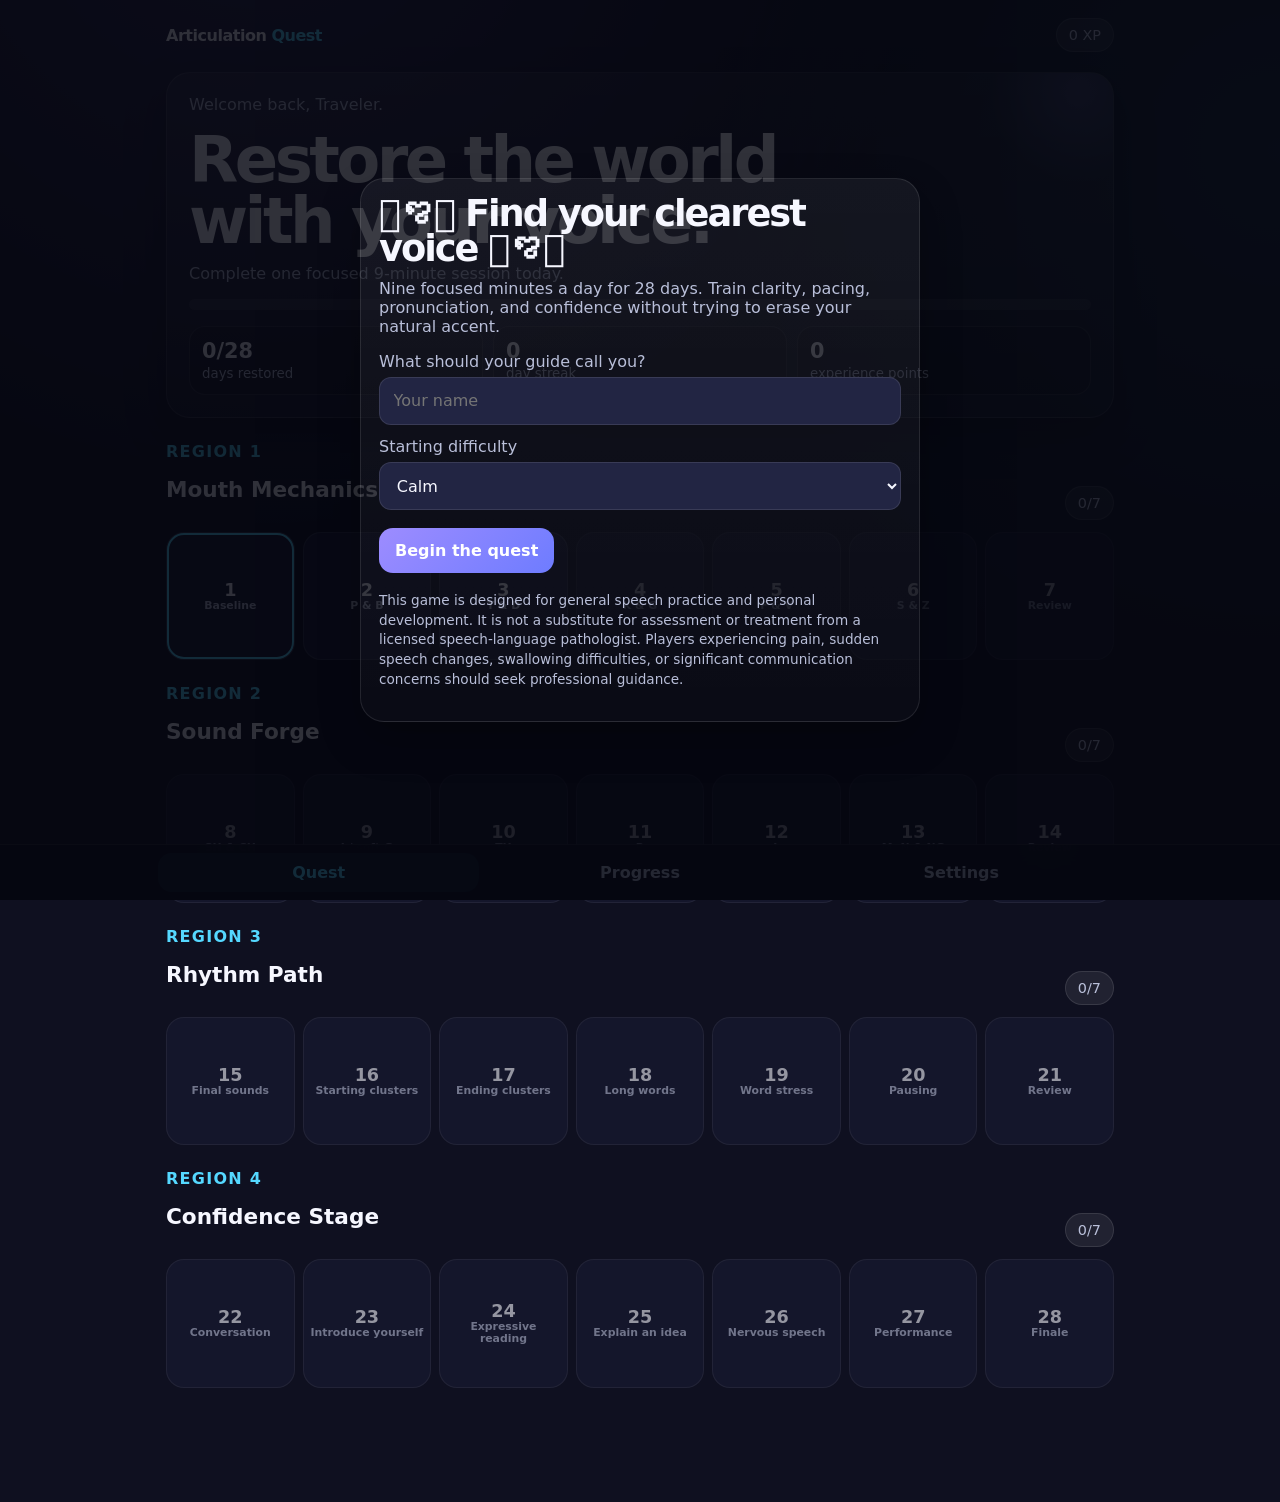
==== public/index.html @ ab03b111 "Move the game to public/index.html and add the deploy files. The published filename came from a brow" ====
<!DOCTYPE html>
<html lang="en">
<head>
  <meta charset="UTF-8" />
  <meta name="viewport" content="width=device-width, initial-scale=1, viewport-fit=cover" />
  <meta name="theme-color" content="#15162b" />
  <title>Articulation Quest: 9 Minutes a Day</title>
  <style>
    :root{
      --bg:#0f1020; --panel:#191b33; --panel2:#222543; --text:#f6f7ff;
      --muted:#b9bfd9; --accent:#9d8cff; --accent2:#55d8ff; --good:#70e1aa;
      --warn:#ffd06b; --danger:#ff8ba7; --border:rgba(255,255,255,.1);
      --shadow:0 18px 40px rgba(0,0,0,.28); --font:16px;
    }
    *{box-sizing:border-box}
    body{margin:0;background:
      radial-gradient(circle at 20% -10%,rgba(157,140,255,.22),transparent 35%),
      radial-gradient(circle at 100% 10%,rgba(85,216,255,.12),transparent 30%),var(--bg);
      color:var(--text);font-family:Inter,ui-sans-serif,system-ui,-apple-system,Segoe UI,sans-serif;
      font-size:var(--font);min-height:100vh}
    button,input,select{font:inherit}
    button{border:0;border-radius:14px;padding:.8rem 1rem;font-weight:700;cursor:pointer}
    button:focus-visible,input:focus-visible,select:focus-visible{outline:3px solid var(--accent2);outline-offset:2px}
    .app{max-width:980px;margin:0 auto;padding:env(safe-area-inset-top) 16px calc(90px + env(safe-area-inset-bottom))}
    header{display:flex;align-items:center;justify-content:space-between;padding:18px 0 10px;gap:12px}
    .brand{font-weight:900;letter-spacing:-.03em}.brand span{color:var(--accent2)}
    .pill{background:rgba(255,255,255,.08);border:1px solid var(--border);border-radius:999px;padding:.5rem .75rem;color:var(--muted);font-size:.9rem}
    .hero,.card{background:linear-gradient(180deg,rgba(255,255,255,.055),rgba(255,255,255,.025));border:1px solid var(--border);border-radius:24px;box-shadow:var(--shadow)}
    .hero{padding:22px;margin:10px 0 18px;overflow:hidden;position:relative}
    .hero:after{content:"";position:absolute;width:190px;height:190px;border-radius:50%;right:-60px;top:-75px;background:radial-gradient(circle,var(--accent),transparent 67%);opacity:.2}
    h1,h2,h3,p{margin-top:0} h1{font-size:clamp(2rem,7vw,4rem);line-height:.95;letter-spacing:-.055em;margin-bottom:12px}
    h2{font-size:1.35rem} h3{font-size:1rem;color:var(--accent2);text-transform:uppercase;letter-spacing:.08em}
    .muted{color:var(--muted)} .row{display:flex;gap:10px;flex-wrap:wrap;align-items:center}
    .primary{background:linear-gradient(135deg,var(--accent),#6e7cff);color:white}
    .secondary{background:rgba(255,255,255,.08);color:var(--text);border:1px solid var(--border)}
    .danger{background:rgba(255,139,167,.15);color:#ffd8e2;border:1px solid rgba(255,139,167,.3)}
    .progress{height:11px;background:rgba(255,255,255,.08);border-radius:99px;overflow:hidden}
    .progress > div{height:100%;background:linear-gradient(90deg,var(--accent),var(--accent2));width:0}
    .stats{display:grid;grid-template-columns:repeat(3,1fr);gap:10px;margin-top:16px}
    .stat{background:rgba(0,0,0,.14);border:1px solid var(--border);border-radius:16px;padding:12px}
    .stat b{display:block;font-size:1.3rem}.stat small{color:var(--muted)}
    .region{margin:24px 0}.region-title{display:flex;justify-content:space-between;align-items:end;margin-bottom:12px}
    .day-grid{display:grid;grid-template-columns:repeat(7,1fr);gap:8px}
    .day{aspect-ratio:1;border-radius:18px;background:var(--panel);color:var(--text);border:1px solid var(--border);padding:5px;display:flex;flex-direction:column;justify-content:center;align-items:center;position:relative}
    .day small{color:var(--muted);font-size:.68rem;text-align:center;line-height:1.1}.day.locked{opacity:.58}.day.done{background:linear-gradient(145deg,rgba(112,225,170,.25),rgba(85,216,255,.13));border-color:rgba(112,225,170,.45)}
    .day.current{box-shadow:0 0 0 2px var(--accent2) inset}.day b{font-size:1.1rem}
    .card{padding:18px;margin:14px 0}.section-list{display:grid;gap:10px}
    .section-item{background:rgba(0,0,0,.15);border:1px solid var(--border);border-radius:17px;padding:14px;display:flex;justify-content:space-between;gap:10px;align-items:center}
    .section-item strong{display:block}.section-item small{color:var(--muted)}
    .timer{font-size:clamp(3rem,18vw,6rem);font-weight:900;text-align:center;letter-spacing:-.06em;margin:24px 0}
    .exercise-box{background:rgba(0,0,0,.18);border:1px solid var(--border);border-radius:20px;padding:18px;margin:14px 0}
    .words{display:flex;flex-wrap:wrap;gap:8px}.word{padding:.55rem .7rem;border-radius:12px;background:rgba(157,140,255,.13);border:1px solid rgba(157,140,255,.22)}
    .target{color:var(--warn);font-weight:900}.beatline{display:flex;gap:10px;justify-content:center;margin:24px 0}
    .beat{width:18px;height:18px;border-radius:50%;background:rgba(255,255,255,.18)}.beat.active{background:var(--accent2);box-shadow:0 0 22px var(--accent2)}
    .rating{display:grid;grid-template-columns:repeat(5,1fr);gap:8px}.rating button{background:rgba(255,255,255,.08);color:var(--text);padding:.7rem .2rem}.rating button.selected{background:var(--accent);color:#fff}
    .recorder{display:grid;gap:10px}.record-status{color:var(--muted);min-height:1.4em}
    audio{width:100%}.notice{font-size:.85rem;color:var(--muted);line-height:1.45}
    .modal{position:fixed;inset:0;background:rgba(4,5,14,.82);display:none;align-items:center;justify-content:center;padding:18px;z-index:50}
    .modal.open{display:flex}.modal .card{max-width:560px;max-height:90vh;overflow:auto}
    nav{position:fixed;bottom:0;left:0;right:0;background:rgba(13,14,29,.92);backdrop-filter:blur(16px);border-top:1px solid var(--border);z-index:20;padding-bottom:env(safe-area-inset-bottom)}
    nav .inner{max-width:980px;margin:auto;display:grid;grid-template-columns:repeat(3,1fr);padding:8px}
    nav button{background:transparent;color:var(--muted);padding:10px}nav button.active{color:var(--accent2);background:rgba(85,216,255,.08)}
    label{display:block;margin:12px 0 6px;color:var(--muted)} input[type=range],select{width:100%}
    select{background:var(--panel2);color:var(--text);border:1px solid var(--border);padding:.8rem;border-radius:12px}
    .hidden{display:none!important}
    @media(max-width:620px){.day-grid{grid-template-columns:repeat(4,1fr)}.stats{grid-template-columns:1fr 1fr}.stats .stat:last-child{grid-column:1/-1}}
  </style>
</head>
<body>
<div class="app">
  <header>
    <div class="brand">Articulation <span>Quest</span></div>
    <div class="pill" id="headerXP">0 XP</div>
  </header>
  <main id="view"></main>
</div>

<nav>
  <div class="inner">
    <button data-view="home" class="active">Quest</button>
    <button data-view="progress">Progress</button>
    <button data-view="settings">Settings</button>
  </div>
</nav>

<div class="modal" id="onboarding">
  <div class="card">
    <h1 style="font-size:2.3rem">𓆩ꨄ︎𓆪 Find your clearest voice 𓆩ꨄ︎𓆪</h1>
    <p class="muted">Nine focused minutes a day for 28 days. Train clarity, pacing, pronunciation, and confidence without trying to erase your natural accent.</p>
    <label for="playerName">What should your guide call you?</label>
    <input id="playerName" placeholder="Your name" style="width:100%;padding:.85rem;border-radius:12px;border:1px solid var(--border);background:var(--panel2);color:var(--text)">
    <label for="difficulty">Starting difficulty</label>
    <select id="difficulty">
      <option>Calm</option><option>Confident</option><option>Performer</option>
    </select>
    <div class="row" style="margin-top:18px">
      <button class="primary" id="startQuest">Begin the quest</button>
    </div>
    <p class="notice" style="margin-top:18px">This game is designed for general speech practice and personal development. It is not a substitute for assessment or treatment from a licensed speech-language pathologist. Players experiencing pain, sudden speech changes, swallowing difficulties, or significant communication concerns should seek professional guidance.</p>
  </div>
</div>

<script>
const dayContent = {
1:{
 title:"Baseline & Relaxed Articulation", region:"Mouth Mechanics Workshop", target:"Awareness, breath, relaxed movement",
 warmup:["Drop your shoulders and breathe out slowly.","Open and close the jaw without forcing it.","Smile, pucker, then relax the lips.","Trace slow circles with the tongue behind closed lips."],
 syllables:["mah","mee","moh","nah","nee","noh","lah","lee"],
 words:["morning","balance","clearly","steady","comfortable","energy","listen","message","practice","voice"],
 sentences:[
  "My voice can be clear without feeling forced.",
  "I pause, breathe, and finish each word.",
  "Steady speech is easier to understand.",
  "I let my jaw and lips move freely.",
  "Today I notice how my voice feels."
 ],
 rhythm:"I breathe / I pause / I speak clearly.",
 passages:{
  Calm:"Today I am listening to my natural voice. I do not need to rush. I can breathe, pause, and allow each word to arrive clearly.",
  Confident:"My voice deserves space. I speak at a steady pace, finish my words, and let every sentence land with intention.",
  Performer:"Welcome to the first stage of the quest. The world responds as I breathe deeply, speak deliberately, and bring each phrase to life."
 },
 tongue:"Unique New York, unique New York.",
 reflection:"What changed when you slowed down by ten percent?",
 feedback:"Notice which words feel easiest. Your baseline is a starting point, not a score."
},
2:{
 title:"P & B: Lip Precision", region:"Mouth Mechanics Workshop", target:"P and B",
 warmup:["Press the lips together gently, then release.","Alternate a silent P and B shape.","Do three relaxed lip trills.","Say “puh-buh” slowly without tightening the jaw."],
 syllables:["pah","pee","poh","bah","bee","boh","pay","bay"],
 words:["paper","bright","people","balance","purpose","better","open","habit","prepare","possible"],
 sentences:[
  "Please bring the blue paper.",
  "People improve through patient practice.",
  "Breathe before beginning the paragraph.",
  "A balanced pace makes speech more powerful.",
  "Prepare each P and B with both lips."
 ],
 rhythm:"Prepare / breathe / begin.",
 passages:{
  Calm:"Before I begin, I breathe. My lips meet gently for each P and B, then release without extra pressure.",
  Confident:"People pay attention when a speaker begins with purpose. I breathe, prepare, and place each word clearly.",
  Performer:"Beyond the bright portal, a patient builder prepared a bridge. Piece by piece, the path became possible."
 },
 tongue:"Peter packed a bright blue backpack.",
 reflection:"Were your P sounds crisp without becoming explosive?",
 feedback:"Let both lips meet fully, then release. Avoid squeezing the jaw."
},
3:{
 title:"T & D: Tongue-Tip Control", region:"Mouth Mechanics Workshop", target:"T and D",
 warmup:["Touch the tongue tip behind the upper front teeth.","Alternate light T and D taps.","Say “tee-dee” at a slow, even pace.","Relax the jaw while the tongue does the work."],
 syllables:["tah","tee","toh","dah","dee","doh","tie","die"],
 words:["today","detail","steady","direct","attention","decide","total","different","timing","understand"],
 sentences:[
  "Today I take time to speak distinctly.",
  "Details are easier to understand at a steady pace.",
  "Do not rush the final sound.",
  "Timing and tone direct attention.",
  "I decide where each sentence ends."
 ],
 rhythm:"Take time / define details / end clearly.",
 passages:{
  Calm:"Today I direct my attention to the tip of my tongue. Each T and D is light, clear, and steady.",
  Confident:"I take time to define the details. My timing is deliberate, and every ending is easy to hear.",
  Performer:"At dawn, the traveler detected a hidden door. With steady timing and determined focus, they entered the distant tower."
 },
 tongue:"Tiny details determine the total design.",
 reflection:"Did the tongue stay active while the jaw stayed relaxed?",
 feedback:"Use a light tongue tap. Stronger pressure does not always create clearer speech."
}
};

const topics = [
"Baseline","P & B","T & D","K & G","F & V","S & Z","Review",
"SH & CH","J / soft G","TH","R","L","M, N & NG","Review",
"Final sounds","Starting clusters","Ending clusters","Long words","Word stress","Pausing","Review",
"Conversation","Introduce yourself","Expressive reading","Explain an idea","Nervous speech","Performance","Finale"
];
const regions = ["Mouth Mechanics Workshop","Sound Forge","Rhythm Path","Confidence Stage"];

let state = JSON.parse(localStorage.getItem("aqState")||"null") || {
  onboarded:false,name:"Traveler",difficulty:"Calm",xp:0,streak:0,completed:[],ratings:{},recordings:{},
  settings:{font:16,volume:1,reducedMotion:false,contrast:"standard"},lastPlayed:null
};
let currentView="home", session=null, timerId=null, beatId=null, mediaRecorder=null, chunks=[], currentAudioURL=null;

function save(){localStorage.setItem("aqState",JSON.stringify(state));updateHeader()}
function updateHeader(){document.getElementById("headerXP").textContent=`${state.xp} XP`}
function setView(v){currentView=v;document.querySelectorAll("nav button").forEach(b=>b.classList.toggle("active",b.dataset.view===v));render()}
document.querySelectorAll("nav button").forEach(b=>b.onclick=()=>setView(b.dataset.view));

function render(){
 applySettings();
 const root=document.getElementById("view");
 if(currentView==="home") root.innerHTML=homeHTML();
 if(currentView==="progress") root.innerHTML=progressHTML();
 if(currentView==="settings") root.innerHTML=settingsHTML();
 bind();
}
function homeHTML(){
 const pct=Math.round(state.completed.length/28*100);
 return `
 <section class="hero">
  <p class="muted">Welcome back, ${escapeHTML(state.name)}.</p>
  <h1>Restore the world<br>with your voice.</h1>
  <p class="muted">Complete one focused 9-minute session today.</p>
  <div class="progress"><div style="width:${pct}%"></div></div>
  <div class="stats">
   <div class="stat"><b>${state.completed.length}/28</b><small>days restored</small></div>
   <div class="stat"><b>${state.streak}</b><small>day streak</small></div>
   <div class="stat"><b>${state.xp}</b><small>experience points</small></div>
  </div>
 </section>
 ${regions.map((r,ri)=>{
  const start=ri*7;
  return `<section class="region">
   <div class="region-title"><div><h3>Region ${ri+1}</h3><h2>${r}</h2></div><span class="pill">${state.completed.filter(d=>d>start&&d<=start+7).length}/7</span></div>
   <div class="day-grid">${topics.slice(start,start+7).map((t,i)=>{
    const day=start+i+1, ready=day<=3, done=state.completed.includes(day), current=day===Math.min(28,state.completed.length+1);
    return `<button class="day ${!ready?'locked':''} ${done?'done':''} ${current?'current':''}" data-day="${day}">
      <b>${day}</b><small>${t}</small>
    </button>`
   }).join("")}</div>
  </section>`
 }).join("")}`;
}
function progressHTML(){
 return `<section class="hero"><h1>Your voice archive.</h1><p class="muted">Recordings remain on this device for the current session only in this prototype. Ratings and progress are stored locally.</p></section>
 <section class="card"><h2>Milestones</h2>
 ${[1,7,14,21,28].map(d=>`<div class="section-item"><div><strong>Day ${d} recording</strong><small>${state.completed.includes(d)?"Completed":"Not yet completed"}</small></div><span>${state.completed.includes(d)?"✦":"○"}</span></div>`).join("")}
 </section>
 <section class="card"><h2>Self-ratings</h2>
 ${Object.keys(state.ratings).length?Object.entries(state.ratings).map(([d,r])=>`<div class="section-item"><div><strong>Day ${d}</strong><small>Clarity ${r.clarity}/5 · Comfort ${r.comfort}/5 · Confidence ${r.confidence}/5</small></div></div>`).join(""):"<p class='muted'>Complete a session to begin your archive.</p>"}
 </section>`;
}
function settingsHTML(){
 return `<section class="hero"><h1>Settings</h1><p class="muted">Adjust the training experience to fit you.</p></section>
 <section class="card">
  <label>Difficulty</label><select id="settingDifficulty"><option ${state.difficulty==="Calm"?"selected":""}>Calm</option><option ${state.difficulty==="Confident"?"selected":""}>Confident</option><option ${state.difficulty==="Performer"?"selected":""}>Performer</option></select>
  <label>Text size: <span id="fontVal">${state.settings.font}px</span></label><input id="fontRange" type="range" min="14" max="22" value="${state.settings.font}">
  <label>Example audio volume</label><input id="volumeRange" type="range" min="0" max="1" step=".1" value="${state.settings.volume}">
  <label><input id="reducedMotion" type="checkbox" ${state.settings.reducedMotion?"checked":""}> Reduce animation</label>
  <label>Contrast</label><select id="contrast"><option value="standard" ${state.settings.contrast==="standard"?"selected":""}>Standard</option><option value="high" ${state.settings.contrast==="high"?"selected":""}>High contrast</option></select>
  <div class="row" style="margin-top:18px"><button class="danger" id="resetBtn">Reset all progress</button></div>
 </section>`;
}
function bind(){
 document.querySelectorAll("[data-day]").forEach(btn=>btn.onclick=()=>{
  const d=+btn.dataset.day;
  if(d>3){alert("This day is mapped and ready for future content. Days 1–3 are fully playable in this prototype.");return}
  openDay(d);
 });
 const diff=document.getElementById("settingDifficulty"); if(diff) diff.onchange=e=>{state.difficulty=e.target.value;save()};
 const fr=document.getElementById("fontRange"); if(fr) fr.oninput=e=>{state.settings.font=+e.target.value;document.getElementById("fontVal").textContent=e.target.value+"px";save();render()};
 const vr=document.getElementById("volumeRange"); if(vr) vr.oninput=e=>{state.settings.volume=+e.target.value;save()};
 const rm=document.getElementById("reducedMotion"); if(rm) rm.onchange=e=>{state.settings.reducedMotion=e.target.checked;save();applySettings()};
 const ct=document.getElementById("contrast"); if(ct) ct.onchange=e=>{state.settings.contrast=e.target.value;save();applySettings()};
 const rb=document.getElementById("resetBtn"); if(rb) rb.onclick=()=>{if(confirm("Reset all Articulation Quest progress?")){localStorage.removeItem("aqState");location.reload()}};
}
function openDay(day){
 session={day,step:0,ratings:{clarity:3,comfort:3,difficulty:3,confidence:3}};
 renderSession();
}
const steps=[
 ["Wake-Up",60],["Sound Training",120],["Precision Challenge",120],
 ["Rhythm & Pacing",120],["Final Performance",60],["Reflection & Reward",60]
];
function renderSession(){
 const c=dayContent[session.day], [name,seconds]=steps[session.step];
 currentView="session"; document.querySelectorAll("nav button").forEach(b=>b.classList.remove("active"));
 document.getElementById("view").innerHTML=`
  <section class="hero"><p class="muted">Day ${session.day} · ${c.region}</p><h1 style="font-size:clamp(2rem,9vw,4rem)">${c.title}</h1><div class="progress"><div style="width:${session.step/6*100}%"></div></div></section>
  <section class="card"><h3>Stage ${session.step+1} of 6</h3><h2>${name}</h2>${stepContent(c)}
   <div class="row" style="margin-top:18px">
    <button class="secondary" id="exitSession">Exit</button>
    ${session.step<5?`<button class="primary" id="startTimer">Start ${Math.ceil(seconds/60)}-minute stage</button>`:`<button class="primary" id="completeDay">Complete Day</button>`}
   </div>
  </section>`;
 document.getElementById("exitSession").onclick=()=>{stopAll();currentView="home";render()};
 const st=document.getElementById("startTimer");if(st) st.onclick=()=>startTimer(seconds);
 const cd=document.getElementById("completeDay");if(cd) cd.onclick=completeDay;
 bindRecorder();bindRatings();bindSpeak();bindBeat();
}
function stepContent(c){
 switch(session.step){
  case 0:return `<p class="muted">Move gently. Stop if anything hurts.</p><div class="exercise-box">${c.warmup.map((x,i)=>`<p><b>${i+1}.</b> ${x}</p>`).join("")}</div><div class="timer" id="timer">1:00</div>`;
  case 1:return `<p>Target: <span class="target">${c.target}</span></p><h3>Syllables</h3><div class="words">${c.syllables.map(w=>`<span class="word">${w}</span>`).join("")}</div><h3 style="margin-top:18px">Practice words</h3><div class="words">${c.words.map(w=>`<span class="word">${w}</span>`).join("")}</div><button class="secondary speakBtn" data-speak="${c.words.join(", ")}" style="margin-top:15px">Hear an example</button><div class="timer" id="timer">2:00</div>`;
  case 2:return `<p class="muted">Read slowly once. Repeat with a natural pace.</p><div class="exercise-box">${c.sentences.map(s=>`<p>${highlight(s,c.target)}</p>`).join("")}</div><button class="secondary speakBtn" data-speak="${c.sentences.join(" ")}">Replay example</button><div class="recorder" style="margin-top:16px"><button id="recordBtn" class="primary">Start recording</button><div class="record-status" id="recordStatus"></div><audio id="playback" controls class="hidden"></audio></div><div class="timer" id="timer">2:00</div>`;
  case 3:return `<p>Speak with the pulse:</p><div class="exercise-box"><h2 style="text-align:center">${c.rhythm}</h2><div class="beatline">${[0,1,2,3].map(i=>`<span class="beat"></span>`).join("")}</div><button class="secondary" id="beatBtn">Start rhythm guide</button></div><div class="timer" id="timer">2:00</div>`;
  case 4:return `<div class="row">${["Calm","Confident","Performer"].map(d=>`<button class="${state.difficulty===d?"primary":"secondary"} diffBtn" data-diff="${d}">${d}</button>`).join("")}</div><div class="exercise-box"><p id="performanceText">${c.passages[state.difficulty]}</p></div><button class="secondary speakBtn" data-speak="${c.passages[state.difficulty]}">Hear example</button><div class="recorder" style="margin-top:16px"><button id="recordBtn" class="primary">Record performance</button><div class="record-status" id="recordStatus"></div><audio id="playback" controls class="hidden"></audio></div><p class="muted"><b>Bonus:</b> ${c.tongue}</p><div class="timer" id="timer">1:00</div>`;
  case 5:return `<p>${c.reflection}</p>${ratingHTML("clarity","Clarity")}${ratingHTML("comfort","Comfort")}${ratingHTML("difficulty","Difficulty")}${ratingHTML("confidence","Confidence")}<div class="exercise-box"><b>Guide feedback</b><p>${c.feedback}</p></div>`;
 }
}
function ratingHTML(key,label){return `<label>${label}</label><div class="rating" data-rating="${key}">${[1,2,3,4,5].map(n=>`<button class="${session.ratings[key]===n?"selected":""}" data-score="${n}">${n}</button>`).join("")}</div>`}
function bindRatings(){document.querySelectorAll(".rating").forEach(g=>g.querySelectorAll("button").forEach(b=>b.onclick=()=>{session.ratings[g.dataset.rating]=+b.dataset.score;renderSession()}))}
function bindSpeak(){document.querySelectorAll(".speakBtn").forEach(b=>b.onclick=()=>{speechSynthesis.cancel();const u=new SpeechSynthesisUtterance(b.dataset.speak);u.rate=.82;u.volume=state.settings.volume;speechSynthesis.speak(u)})}
function bindBeat(){
 document.querySelectorAll(".diffBtn").forEach(b=>b.onclick=()=>{state.difficulty=b.dataset.diff;save();renderSession()})
 const btn=document.getElementById("beatBtn");if(!btn)return;
 btn.onclick=()=>{clearInterval(beatId);let i=0,beats=[...document.querySelectorAll(".beat")];beats.forEach(x=>x.classList.remove("active"));beats[0].classList.add("active");beatId=setInterval(()=>{beats.forEach(x=>x.classList.remove("active"));i=(i+1)%beats.length;beats[i].classList.add("active")},650)}
}
function startTimer(total){
 const el=document.getElementById("timer"); let left=total; document.getElementById("startTimer").disabled=true;
 clearInterval(timerId); timerId=setInterval(()=>{left--;el.textContent=`${Math.floor(left/60)}:${String(left%60).padStart(2,"0")}`;
  if(left<=0){clearInterval(timerId);navigator.vibrate?.(120);session.step++;renderSession()}
 },1000)
}
async function bindRecorder(){
 const btn=document.getElementById("recordBtn"); if(!btn)return;
 btn.onclick=async()=>{
  if(mediaRecorder?.state==="recording"){mediaRecorder.stop();btn.textContent="Start recording";return}
  try{
   const stream=await navigator.mediaDevices.getUserMedia({audio:true});
   chunks=[];mediaRecorder=new MediaRecorder(stream);
   mediaRecorder.ondataavailable=e=>chunks.push(e.data);
   mediaRecorder.onstop=()=>{const blob=new Blob(chunks,{type:"audio/webm"});currentAudioURL=URL.createObjectURL(blob);const a=document.getElementById("playback");a.src=currentAudioURL;a.classList.remove("hidden");document.getElementById("recordStatus").textContent="Recording ready for playback.";stream.getTracks().forEach(t=>t.stop())};
   mediaRecorder.start();btn.textContent="Stop recording";document.getElementById("recordStatus").textContent="Recording… speak naturally.";
  }catch(e){document.getElementById("recordStatus").textContent="Microphone unavailable. You can still complete the exercise using self-rating."}
 }
}
function completeDay(){
 const d=session.day;
 if(!state.completed.includes(d)){state.completed.push(d);state.xp+=100;state.streak+=1}
 state.ratings[d]=session.ratings;state.lastPlayed=new Date().toISOString();save();stopAll();
 document.getElementById("view").innerHTML=`<section class="hero"><h3>Day ${d} restored</h3><h1>+100 XP</h1><p>${dayContent[d].feedback}</p><div class="row"><button class="primary" id="returnMap">Return to map</button></div></section>`;
 document.getElementById("returnMap").onclick=()=>{currentView="home";render()}
}
function stopAll(){clearInterval(timerId);clearInterval(beatId);speechSynthesis.cancel();if(mediaRecorder?.state==="recording")mediaRecorder.stop()}
function applySettings(){
 document.documentElement.style.setProperty("--font",state.settings.font+"px");
 if(state.settings.contrast==="high"){document.documentElement.style.setProperty("--muted","#e9ebff");document.documentElement.style.setProperty("--border","rgba(255,255,255,.28)")}else{document.documentElement.style.setProperty("--muted","#b9bfd9");document.documentElement.style.setProperty("--border","rgba(255,255,255,.1)")}
 document.documentElement.style.scrollBehavior=state.settings.reducedMotion?"auto":"smooth";
}
function highlight(s,target){
 const letters=target.match(/[A-Z]+/g)||[];
 let out=escapeHTML(s);
 letters.forEach(l=>{if(l.length===1)out=out.replace(new RegExp(`(${l})`,"gi"),'<span class="target">$1</span>')});
 return out
}
function escapeHTML(s){return String(s).replace(/[&<>"']/g,m=>({"&":"&amp;","<":"&lt;",">":"&gt;",'"':"&quot;","'":"&#039;"}[m]))}

document.getElementById("startQuest").onclick=()=>{
 state.name=document.getElementById("playerName").value.trim()||"Traveler";
 state.difficulty=document.getElementById("difficulty").value;state.onboarded=true;save();
 document.getElementById("onboarding").classList.remove("open");render()
};
if(!state.onboarded)document.getElementById("onboarding").classList.add("open");
updateHeader();render();
</script>
</body>
</html>
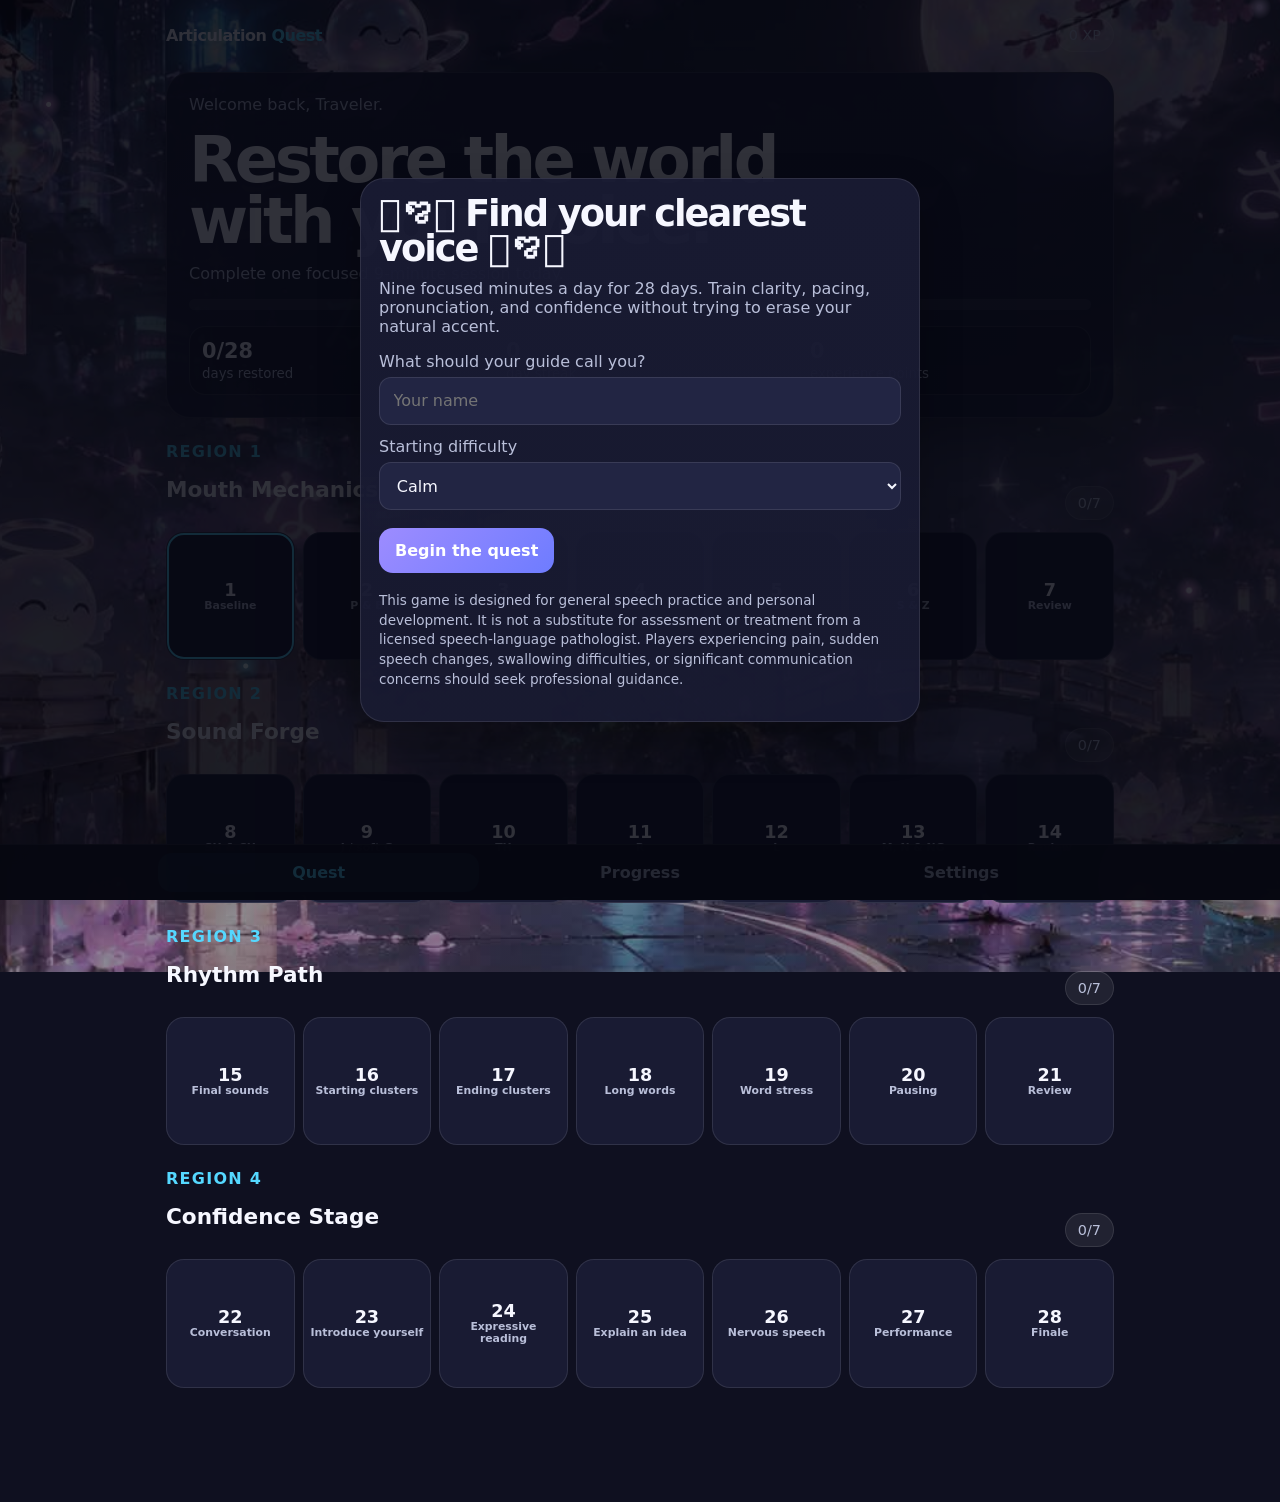
==== commit 44e520fe: "Fill viewport with slow scenic pan and floating glow accents" ====
--- a/public/index.html
+++ b/public/index.html
@@ -5,66 +5,7 @@
   <meta name="viewport" content="width=device-width, initial-scale=1, viewport-fit=cover" />
   <meta name="theme-color" content="#15162b" />
   <title>Articulation Quest: 9 Minutes a Day</title>
-  <style>
-    :root{
-      --bg:#0f1020; --panel:#191b33; --panel2:#222543; --text:#f6f7ff;
-      --muted:#b9bfd9; --accent:#9d8cff; --accent2:#55d8ff; --good:#70e1aa;
-      --warn:#ffd06b; --danger:#ff8ba7; --border:rgba(255,255,255,.1);
-      --shadow:0 18px 40px rgba(0,0,0,.28); --font:16px;
-    }
-    *{box-sizing:border-box}
-    body{margin:0;background:
-      radial-gradient(circle at 20% -10%,rgba(157,140,255,.22),transparent 35%),
-      radial-gradient(circle at 100% 10%,rgba(85,216,255,.12),transparent 30%),var(--bg);
-      color:var(--text);font-family:Inter,ui-sans-serif,system-ui,-apple-system,Segoe UI,sans-serif;
-      font-size:var(--font);min-height:100vh}
-    button,input,select{font:inherit}
-    button{border:0;border-radius:14px;padding:.8rem 1rem;font-weight:700;cursor:pointer}
-    button:focus-visible,input:focus-visible,select:focus-visible{outline:3px solid var(--accent2);outline-offset:2px}
-    .app{max-width:980px;margin:0 auto;padding:env(safe-area-inset-top) 16px calc(90px + env(safe-area-inset-bottom))}
-    header{display:flex;align-items:center;justify-content:space-between;padding:18px 0 10px;gap:12px}
-    .brand{font-weight:900;letter-spacing:-.03em}.brand span{color:var(--accent2)}
-    .pill{background:rgba(255,255,255,.08);border:1px solid var(--border);border-radius:999px;padding:.5rem .75rem;color:var(--muted);font-size:.9rem}
-    .hero,.card{background:linear-gradient(180deg,rgba(255,255,255,.055),rgba(255,255,255,.025));border:1px solid var(--border);border-radius:24px;box-shadow:var(--shadow)}
-    .hero{padding:22px;margin:10px 0 18px;overflow:hidden;position:relative}
-    .hero:after{content:"";position:absolute;width:190px;height:190px;border-radius:50%;right:-60px;top:-75px;background:radial-gradient(circle,var(--accent),transparent 67%);opacity:.2}
-    h1,h2,h3,p{margin-top:0} h1{font-size:clamp(2rem,7vw,4rem);line-height:.95;letter-spacing:-.055em;margin-bottom:12px}
-    h2{font-size:1.35rem} h3{font-size:1rem;color:var(--accent2);text-transform:uppercase;letter-spacing:.08em}
-    .muted{color:var(--muted)} .row{display:flex;gap:10px;flex-wrap:wrap;align-items:center}
-    .primary{background:linear-gradient(135deg,var(--accent),#6e7cff);color:white}
-    .secondary{background:rgba(255,255,255,.08);color:var(--text);border:1px solid var(--border)}
-    .danger{background:rgba(255,139,167,.15);color:#ffd8e2;border:1px solid rgba(255,139,167,.3)}
-    .progress{height:11px;background:rgba(255,255,255,.08);border-radius:99px;overflow:hidden}
-    .progress > div{height:100%;background:linear-gradient(90deg,var(--accent),var(--accent2));width:0}
-    .stats{display:grid;grid-template-columns:repeat(3,1fr);gap:10px;margin-top:16px}
-    .stat{background:rgba(0,0,0,.14);border:1px solid var(--border);border-radius:16px;padding:12px}
-    .stat b{display:block;font-size:1.3rem}.stat small{color:var(--muted)}
-    .region{margin:24px 0}.region-title{display:flex;justify-content:space-between;align-items:end;margin-bottom:12px}
-    .day-grid{display:grid;grid-template-columns:repeat(7,1fr);gap:8px}
-    .day{aspect-ratio:1;border-radius:18px;background:var(--panel);color:var(--text);border:1px solid var(--border);padding:5px;display:flex;flex-direction:column;justify-content:center;align-items:center;position:relative}
-    .day small{color:var(--muted);font-size:.68rem;text-align:center;line-height:1.1}.day.locked{opacity:.58}.day.done{background:linear-gradient(145deg,rgba(112,225,170,.25),rgba(85,216,255,.13));border-color:rgba(112,225,170,.45)}
-    .day.current{box-shadow:0 0 0 2px var(--accent2) inset}.day b{font-size:1.1rem}
-    .card{padding:18px;margin:14px 0}.section-list{display:grid;gap:10px}
-    .section-item{background:rgba(0,0,0,.15);border:1px solid var(--border);border-radius:17px;padding:14px;display:flex;justify-content:space-between;gap:10px;align-items:center}
-    .section-item strong{display:block}.section-item small{color:var(--muted)}
-    .timer{font-size:clamp(3rem,18vw,6rem);font-weight:900;text-align:center;letter-spacing:-.06em;margin:24px 0}
-    .exercise-box{background:rgba(0,0,0,.18);border:1px solid var(--border);border-radius:20px;padding:18px;margin:14px 0}
-    .words{display:flex;flex-wrap:wrap;gap:8px}.word{padding:.55rem .7rem;border-radius:12px;background:rgba(157,140,255,.13);border:1px solid rgba(157,140,255,.22)}
-    .target{color:var(--warn);font-weight:900}.beatline{display:flex;gap:10px;justify-content:center;margin:24px 0}
-    .beat{width:18px;height:18px;border-radius:50%;background:rgba(255,255,255,.18)}.beat.active{background:var(--accent2);box-shadow:0 0 22px var(--accent2)}
-    .rating{display:grid;grid-template-columns:repeat(5,1fr);gap:8px}.rating button{background:rgba(255,255,255,.08);color:var(--text);padding:.7rem .2rem}.rating button.selected{background:var(--accent);color:#fff}
-    .recorder{display:grid;gap:10px}.record-status{color:var(--muted);min-height:1.4em}
-    audio{width:100%}.notice{font-size:.85rem;color:var(--muted);line-height:1.45}
-    .modal{position:fixed;inset:0;background:rgba(4,5,14,.82);display:none;align-items:center;justify-content:center;padding:18px;z-index:50}
-    .modal.open{display:flex}.modal .card{max-width:560px;max-height:90vh;overflow:auto}
-    nav{position:fixed;bottom:0;left:0;right:0;background:rgba(13,14,29,.92);backdrop-filter:blur(16px);border-top:1px solid var(--border);z-index:20;padding-bottom:env(safe-area-inset-bottom)}
-    nav .inner{max-width:980px;margin:auto;display:grid;grid-template-columns:repeat(3,1fr);padding:8px}
-    nav button{background:transparent;color:var(--muted);padding:10px}nav button.active{color:var(--accent2);background:rgba(85,216,255,.08)}
-    label{display:block;margin:12px 0 6px;color:var(--muted)} input[type=range],select{width:100%}
-    select{background:var(--panel2);color:var(--text);border:1px solid var(--border);padding:.8rem;border-radius:12px}
-    .hidden{display:none!important}
-    @media(max-width:620px){.day-grid{grid-template-columns:repeat(4,1fr)}.stats{grid-template-columns:1fr 1fr}.stats .stat:last-child{grid-column:1/-1}}
-  </style>
+  <link rel="stylesheet" href="style.css?v=nacrevoid-2" />
 </head>
 <body>
 <div class="app">
@@ -100,252 +41,6 @@
   </div>
 </div>
 
-<script>
-const dayContent = {
-1:{
- title:"Baseline & Relaxed Articulation", region:"Mouth Mechanics Workshop", target:"Awareness, breath, relaxed movement",
- warmup:["Drop your shoulders and breathe out slowly.","Open and close the jaw without forcing it.","Smile, pucker, then relax the lips.","Trace slow circles with the tongue behind closed lips."],
- syllables:["mah","mee","moh","nah","nee","noh","lah","lee"],
- words:["morning","balance","clearly","steady","comfortable","energy","listen","message","practice","voice"],
- sentences:[
-  "My voice can be clear without feeling forced.",
-  "I pause, breathe, and finish each word.",
-  "Steady speech is easier to understand.",
-  "I let my jaw and lips move freely.",
-  "Today I notice how my voice feels."
- ],
- rhythm:"I breathe / I pause / I speak clearly.",
- passages:{
-  Calm:"Today I am listening to my natural voice. I do not need to rush. I can breathe, pause, and allow each word to arrive clearly.",
-  Confident:"My voice deserves space. I speak at a steady pace, finish my words, and let every sentence land with intention.",
-  Performer:"Welcome to the first stage of the quest. The world responds as I breathe deeply, speak deliberately, and bring each phrase to life."
- },
- tongue:"Unique New York, unique New York.",
- reflection:"What changed when you slowed down by ten percent?",
- feedback:"Notice which words feel easiest. Your baseline is a starting point, not a score."
-},
-2:{
- title:"P & B: Lip Precision", region:"Mouth Mechanics Workshop", target:"P and B",
- warmup:["Press the lips together gently, then release.","Alternate a silent P and B shape.","Do three relaxed lip trills.","Say “puh-buh” slowly without tightening the jaw."],
- syllables:["pah","pee","poh","bah","bee","boh","pay","bay"],
- words:["paper","bright","people","balance","purpose","better","open","habit","prepare","possible"],
- sentences:[
-  "Please bring the blue paper.",
-  "People improve through patient practice.",
-  "Breathe before beginning the paragraph.",
-  "A balanced pace makes speech more powerful.",
-  "Prepare each P and B with both lips."
- ],
- rhythm:"Prepare / breathe / begin.",
- passages:{
-  Calm:"Before I begin, I breathe. My lips meet gently for each P and B, then release without extra pressure.",
-  Confident:"People pay attention when a speaker begins with purpose. I breathe, prepare, and place each word clearly.",
-  Performer:"Beyond the bright portal, a patient builder prepared a bridge. Piece by piece, the path became possible."
- },
- tongue:"Peter packed a bright blue backpack.",
- reflection:"Were your P sounds crisp without becoming explosive?",
- feedback:"Let both lips meet fully, then release. Avoid squeezing the jaw."
-},
-3:{
- title:"T & D: Tongue-Tip Control", region:"Mouth Mechanics Workshop", target:"T and D",
- warmup:["Touch the tongue tip behind the upper front teeth.","Alternate light T and D taps.","Say “tee-dee” at a slow, even pace.","Relax the jaw while the tongue does the work."],
- syllables:["tah","tee","toh","dah","dee","doh","tie","die"],
- words:["today","detail","steady","direct","attention","decide","total","different","timing","understand"],
- sentences:[
-  "Today I take time to speak distinctly.",
-  "Details are easier to understand at a steady pace.",
-  "Do not rush the final sound.",
-  "Timing and tone direct attention.",
-  "I decide where each sentence ends."
- ],
- rhythm:"Take time / define details / end clearly.",
- passages:{
-  Calm:"Today I direct my attention to the tip of my tongue. Each T and D is light, clear, and steady.",
-  Confident:"I take time to define the details. My timing is deliberate, and every ending is easy to hear.",
-  Performer:"At dawn, the traveler detected a hidden door. With steady timing and determined focus, they entered the distant tower."
- },
- tongue:"Tiny details determine the total design.",
- reflection:"Did the tongue stay active while the jaw stayed relaxed?",
- feedback:"Use a light tongue tap. Stronger pressure does not always create clearer speech."
-}
-};
-
-const topics = [
-"Baseline","P & B","T & D","K & G","F & V","S & Z","Review",
-"SH & CH","J / soft G","TH","R","L","M, N & NG","Review",
-"Final sounds","Starting clusters","Ending clusters","Long words","Word stress","Pausing","Review",
-"Conversation","Introduce yourself","Expressive reading","Explain an idea","Nervous speech","Performance","Finale"
-];
-const regions = ["Mouth Mechanics Workshop","Sound Forge","Rhythm Path","Confidence Stage"];
-
-let state = JSON.parse(localStorage.getItem("aqState")||"null") || {
-  onboarded:false,name:"Traveler",difficulty:"Calm",xp:0,streak:0,completed:[],ratings:{},recordings:{},
-  settings:{font:16,volume:1,reducedMotion:false,contrast:"standard"},lastPlayed:null
-};
-let currentView="home", session=null, timerId=null, beatId=null, mediaRecorder=null, chunks=[], currentAudioURL=null;
-
-function save(){localStorage.setItem("aqState",JSON.stringify(state));updateHeader()}
-function updateHeader(){document.getElementById("headerXP").textContent=`${state.xp} XP`}
-function setView(v){currentView=v;document.querySelectorAll("nav button").forEach(b=>b.classList.toggle("active",b.dataset.view===v));render()}
-document.querySelectorAll("nav button").forEach(b=>b.onclick=()=>setView(b.dataset.view));
-
-function render(){
- applySettings();
- const root=document.getElementById("view");
- if(currentView==="home") root.innerHTML=homeHTML();
- if(currentView==="progress") root.innerHTML=progressHTML();
- if(currentView==="settings") root.innerHTML=settingsHTML();
- bind();
-}
-function homeHTML(){
- const pct=Math.round(state.completed.length/28*100);
- return `
- <section class="hero">
-  <p class="muted">Welcome back, ${escapeHTML(state.name)}.</p>
-  <h1>Restore the world<br>with your voice.</h1>
-  <p class="muted">Complete one focused 9-minute session today.</p>
-  <div class="progress"><div style="width:${pct}%"></div></div>
-  <div class="stats">
-   <div class="stat"><b>${state.completed.length}/28</b><small>days restored</small></div>
-   <div class="stat"><b>${state.streak}</b><small>day streak</small></div>
-   <div class="stat"><b>${state.xp}</b><small>experience points</small></div>
-  </div>
- </section>
- ${regions.map((r,ri)=>{
-  const start=ri*7;
-  return `<section class="region">
-   <div class="region-title"><div><h3>Region ${ri+1}</h3><h2>${r}</h2></div><span class="pill">${state.completed.filter(d=>d>start&&d<=start+7).length}/7</span></div>
-   <div class="day-grid">${topics.slice(start,start+7).map((t,i)=>{
-    const day=start+i+1, ready=day<=3, done=state.completed.includes(day), current=day===Math.min(28,state.completed.length+1);
-    return `<button class="day ${!ready?'locked':''} ${done?'done':''} ${current?'current':''}" data-day="${day}">
-      <b>${day}</b><small>${t}</small>
-    </button>`
-   }).join("")}</div>
-  </section>`
- }).join("")}`;
-}
-function progressHTML(){
- return `<section class="hero"><h1>Your voice archive.</h1><p class="muted">Recordings remain on this device for the current session only in this prototype. Ratings and progress are stored locally.</p></section>
- <section class="card"><h2>Milestones</h2>
- ${[1,7,14,21,28].map(d=>`<div class="section-item"><div><strong>Day ${d} recording</strong><small>${state.completed.includes(d)?"Completed":"Not yet completed"}</small></div><span>${state.completed.includes(d)?"✦":"○"}</span></div>`).join("")}
- </section>
- <section class="card"><h2>Self-ratings</h2>
- ${Object.keys(state.ratings).length?Object.entries(state.ratings).map(([d,r])=>`<div class="section-item"><div><strong>Day ${d}</strong><small>Clarity ${r.clarity}/5 · Comfort ${r.comfort}/5 · Confidence ${r.confidence}/5</small></div></div>`).join(""):"<p class='muted'>Complete a session to begin your archive.</p>"}
- </section>`;
-}
-function settingsHTML(){
- return `<section class="hero"><h1>Settings</h1><p class="muted">Adjust the training experience to fit you.</p></section>
- <section class="card">
-  <label>Difficulty</label><select id="settingDifficulty"><option ${state.difficulty==="Calm"?"selected":""}>Calm</option><option ${state.difficulty==="Confident"?"selected":""}>Confident</option><option ${state.difficulty==="Performer"?"selected":""}>Performer</option></select>
-  <label>Text size: <span id="fontVal">${state.settings.font}px</span></label><input id="fontRange" type="range" min="14" max="22" value="${state.settings.font}">
-  <label>Example audio volume</label><input id="volumeRange" type="range" min="0" max="1" step=".1" value="${state.settings.volume}">
-  <label><input id="reducedMotion" type="checkbox" ${state.settings.reducedMotion?"checked":""}> Reduce animation</label>
-  <label>Contrast</label><select id="contrast"><option value="standard" ${state.settings.contrast==="standard"?"selected":""}>Standard</option><option value="high" ${state.settings.contrast==="high"?"selected":""}>High contrast</option></select>
-  <div class="row" style="margin-top:18px"><button class="danger" id="resetBtn">Reset all progress</button></div>
- </section>`;
-}
-function bind(){
- document.querySelectorAll("[data-day]").forEach(btn=>btn.onclick=()=>{
-  const d=+btn.dataset.day;
-  if(d>3){alert("This day is mapped and ready for future content. Days 1–3 are fully playable in this prototype.");return}
-  openDay(d);
- });
- const diff=document.getElementById("settingDifficulty"); if(diff) diff.onchange=e=>{state.difficulty=e.target.value;save()};
- const fr=document.getElementById("fontRange"); if(fr) fr.oninput=e=>{state.settings.font=+e.target.value;document.getElementById("fontVal").textContent=e.target.value+"px";save();render()};
- const vr=document.getElementById("volumeRange"); if(vr) vr.oninput=e=>{state.settings.volume=+e.target.value;save()};
- const rm=document.getElementById("reducedMotion"); if(rm) rm.onchange=e=>{state.settings.reducedMotion=e.target.checked;save();applySettings()};
- const ct=document.getElementById("contrast"); if(ct) ct.onchange=e=>{state.settings.contrast=e.target.value;save();applySettings()};
- const rb=document.getElementById("resetBtn"); if(rb) rb.onclick=()=>{if(confirm("Reset all Articulation Quest progress?")){localStorage.removeItem("aqState");location.reload()}};
-}
-function openDay(day){
- session={day,step:0,ratings:{clarity:3,comfort:3,difficulty:3,confidence:3}};
- renderSession();
-}
-const steps=[
- ["Wake-Up",60],["Sound Training",120],["Precision Challenge",120],
- ["Rhythm & Pacing",120],["Final Performance",60],["Reflection & Reward",60]
-];
-function renderSession(){
- const c=dayContent[session.day], [name,seconds]=steps[session.step];
- currentView="session"; document.querySelectorAll("nav button").forEach(b=>b.classList.remove("active"));
- document.getElementById("view").innerHTML=`
-  <section class="hero"><p class="muted">Day ${session.day} · ${c.region}</p><h1 style="font-size:clamp(2rem,9vw,4rem)">${c.title}</h1><div class="progress"><div style="width:${session.step/6*100}%"></div></div></section>
-  <section class="card"><h3>Stage ${session.step+1} of 6</h3><h2>${name}</h2>${stepContent(c)}
-   <div class="row" style="margin-top:18px">
-    <button class="secondary" id="exitSession">Exit</button>
-    ${session.step<5?`<button class="primary" id="startTimer">Start ${Math.ceil(seconds/60)}-minute stage</button>`:`<button class="primary" id="completeDay">Complete Day</button>`}
-   </div>
-  </section>`;
- document.getElementById("exitSession").onclick=()=>{stopAll();currentView="home";render()};
- const st=document.getElementById("startTimer");if(st) st.onclick=()=>startTimer(seconds);
- const cd=document.getElementById("completeDay");if(cd) cd.onclick=completeDay;
- bindRecorder();bindRatings();bindSpeak();bindBeat();
-}
-function stepContent(c){
- switch(session.step){
-  case 0:return `<p class="muted">Move gently. Stop if anything hurts.</p><div class="exercise-box">${c.warmup.map((x,i)=>`<p><b>${i+1}.</b> ${x}</p>`).join("")}</div><div class="timer" id="timer">1:00</div>`;
-  case 1:return `<p>Target: <span class="target">${c.target}</span></p><h3>Syllables</h3><div class="words">${c.syllables.map(w=>`<span class="word">${w}</span>`).join("")}</div><h3 style="margin-top:18px">Practice words</h3><div class="words">${c.words.map(w=>`<span class="word">${w}</span>`).join("")}</div><button class="secondary speakBtn" data-speak="${c.words.join(", ")}" style="margin-top:15px">Hear an example</button><div class="timer" id="timer">2:00</div>`;
-  case 2:return `<p class="muted">Read slowly once. Repeat with a natural pace.</p><div class="exercise-box">${c.sentences.map(s=>`<p>${highlight(s,c.target)}</p>`).join("")}</div><button class="secondary speakBtn" data-speak="${c.sentences.join(" ")}">Replay example</button><div class="recorder" style="margin-top:16px"><button id="recordBtn" class="primary">Start recording</button><div class="record-status" id="recordStatus"></div><audio id="playback" controls class="hidden"></audio></div><div class="timer" id="timer">2:00</div>`;
-  case 3:return `<p>Speak with the pulse:</p><div class="exercise-box"><h2 style="text-align:center">${c.rhythm}</h2><div class="beatline">${[0,1,2,3].map(i=>`<span class="beat"></span>`).join("")}</div><button class="secondary" id="beatBtn">Start rhythm guide</button></div><div class="timer" id="timer">2:00</div>`;
-  case 4:return `<div class="row">${["Calm","Confident","Performer"].map(d=>`<button class="${state.difficulty===d?"primary":"secondary"} diffBtn" data-diff="${d}">${d}</button>`).join("")}</div><div class="exercise-box"><p id="performanceText">${c.passages[state.difficulty]}</p></div><button class="secondary speakBtn" data-speak="${c.passages[state.difficulty]}">Hear example</button><div class="recorder" style="margin-top:16px"><button id="recordBtn" class="primary">Record performance</button><div class="record-status" id="recordStatus"></div><audio id="playback" controls class="hidden"></audio></div><p class="muted"><b>Bonus:</b> ${c.tongue}</p><div class="timer" id="timer">1:00</div>`;
-  case 5:return `<p>${c.reflection}</p>${ratingHTML("clarity","Clarity")}${ratingHTML("comfort","Comfort")}${ratingHTML("difficulty","Difficulty")}${ratingHTML("confidence","Confidence")}<div class="exercise-box"><b>Guide feedback</b><p>${c.feedback}</p></div>`;
- }
-}
-function ratingHTML(key,label){return `<label>${label}</label><div class="rating" data-rating="${key}">${[1,2,3,4,5].map(n=>`<button class="${session.ratings[key]===n?"selected":""}" data-score="${n}">${n}</button>`).join("")}</div>`}
-function bindRatings(){document.querySelectorAll(".rating").forEach(g=>g.querySelectorAll("button").forEach(b=>b.onclick=()=>{session.ratings[g.dataset.rating]=+b.dataset.score;renderSession()}))}
-function bindSpeak(){document.querySelectorAll(".speakBtn").forEach(b=>b.onclick=()=>{speechSynthesis.cancel();const u=new SpeechSynthesisUtterance(b.dataset.speak);u.rate=.82;u.volume=state.settings.volume;speechSynthesis.speak(u)})}
-function bindBeat(){
- document.querySelectorAll(".diffBtn").forEach(b=>b.onclick=()=>{state.difficulty=b.dataset.diff;save();renderSession()})
- const btn=document.getElementById("beatBtn");if(!btn)return;
- btn.onclick=()=>{clearInterval(beatId);let i=0,beats=[...document.querySelectorAll(".beat")];beats.forEach(x=>x.classList.remove("active"));beats[0].classList.add("active");beatId=setInterval(()=>{beats.forEach(x=>x.classList.remove("active"));i=(i+1)%beats.length;beats[i].classList.add("active")},650)}
-}
-function startTimer(total){
- const el=document.getElementById("timer"); let left=total; document.getElementById("startTimer").disabled=true;
- clearInterval(timerId); timerId=setInterval(()=>{left--;el.textContent=`${Math.floor(left/60)}:${String(left%60).padStart(2,"0")}`;
-  if(left<=0){clearInterval(timerId);navigator.vibrate?.(120);session.step++;renderSession()}
- },1000)
-}
-async function bindRecorder(){
- const btn=document.getElementById("recordBtn"); if(!btn)return;
- btn.onclick=async()=>{
-  if(mediaRecorder?.state==="recording"){mediaRecorder.stop();btn.textContent="Start recording";return}
-  try{
-   const stream=await navigator.mediaDevices.getUserMedia({audio:true});
-   chunks=[];mediaRecorder=new MediaRecorder(stream);
-   mediaRecorder.ondataavailable=e=>chunks.push(e.data);
-   mediaRecorder.onstop=()=>{const blob=new Blob(chunks,{type:"audio/webm"});currentAudioURL=URL.createObjectURL(blob);const a=document.getElementById("playback");a.src=currentAudioURL;a.classList.remove("hidden");document.getElementById("recordStatus").textContent="Recording ready for playback.";stream.getTracks().forEach(t=>t.stop())};
-   mediaRecorder.start();btn.textContent="Stop recording";document.getElementById("recordStatus").textContent="Recording… speak naturally.";
-  }catch(e){document.getElementById("recordStatus").textContent="Microphone unavailable. You can still complete the exercise using self-rating."}
- }
-}
-function completeDay(){
- const d=session.day;
- if(!state.completed.includes(d)){state.completed.push(d);state.xp+=100;state.streak+=1}
- state.ratings[d]=session.ratings;state.lastPlayed=new Date().toISOString();save();stopAll();
- document.getElementById("view").innerHTML=`<section class="hero"><h3>Day ${d} restored</h3><h1>+100 XP</h1><p>${dayContent[d].feedback}</p><div class="row"><button class="primary" id="returnMap">Return to map</button></div></section>`;
- document.getElementById("returnMap").onclick=()=>{currentView="home";render()}
-}
-function stopAll(){clearInterval(timerId);clearInterval(beatId);speechSynthesis.cancel();if(mediaRecorder?.state==="recording")mediaRecorder.stop()}
-function applySettings(){
- document.documentElement.style.setProperty("--font",state.settings.font+"px");
- if(state.settings.contrast==="high"){document.documentElement.style.setProperty("--muted","#e9ebff");document.documentElement.style.setProperty("--border","rgba(255,255,255,.28)")}else{document.documentElement.style.setProperty("--muted","#b9bfd9");document.documentElement.style.setProperty("--border","rgba(255,255,255,.1)")}
- document.documentElement.style.scrollBehavior=state.settings.reducedMotion?"auto":"smooth";
-}
-function highlight(s,target){
- const letters=target.match(/[A-Z]+/g)||[];
- let out=escapeHTML(s);
- letters.forEach(l=>{if(l.length===1)out=out.replace(new RegExp(`(${l})`,"gi"),'<span class="target">$1</span>')});
- return out
-}
-function escapeHTML(s){return String(s).replace(/[&<>"']/g,m=>({"&":"&amp;","<":"&lt;",">":"&gt;",'"':"&quot;","'":"&#039;"}[m]))}
-
-document.getElementById("startQuest").onclick=()=>{
- state.name=document.getElementById("playerName").value.trim()||"Traveler";
- state.difficulty=document.getElementById("difficulty").value;state.onboarded=true;save();
- document.getElementById("onboarding").classList.remove("open");render()
-};
-if(!state.onboarded)document.getElementById("onboarding").classList.add("open");
-updateHeader();render();
-</script>
+<script src="game.js"></script>
 </body>
 </html>
--- a/public/style.css
+++ b/public/style.css
@@ -0,0 +1,77 @@
+:root{
+  --bg:#0f1020; --panel:#191b33; --panel2:#222543; --text:#f6f7ff;
+  --muted:#b9bfd9; --accent:#9d8cff; --accent2:#55d8ff; --good:#70e1aa;
+  --warn:#ffd06b; --danger:#ff8ba7; --border:rgba(255,255,255,.1);
+  --shadow:0 18px 40px rgba(0,0,0,.28); --font:16px;
+}
+*{box-sizing:border-box}
+body{margin:0;background:var(--bg);isolation:isolate;overflow-x:clip;
+  color:var(--text);font-family:Inter,ui-sans-serif,system-ui,-apple-system,Segoe UI,sans-serif;
+  font-size:var(--font);min-height:100vh}
+/* Zoom past every edge so the scenery fills the screen at both pan endpoints. */
+body::before{content:"";position:fixed;inset:-8vh -18vw;z-index:-2;pointer-events:none;
+  background:linear-gradient(rgba(15,16,32,.32),rgba(15,16,32,.48)),
+    url("assets/nacrevoid-japanese-background.jpg") center / cover no-repeat;
+  animation:nacrevoid-drift 90s ease-in-out infinite alternate;will-change:transform}
+@keyframes nacrevoid-drift{from{transform:translate3d(-10vw,-2vh,0)}to{transform:translate3d(10vw,2vh,0)}}
+/* Decorative light motes float above the artwork and below all interactive content. */
+body::after{content:"";position:fixed;inset:-10vh -5vw;z-index:-1;pointer-events:none;
+  background:
+    radial-gradient(circle at 8% 18%,#fff4ff 0 2px,#ffb5ee99 3px,transparent 13px),
+    radial-gradient(circle at 22% 70%,#ecffff 0 2px,#83eaff88 3px,transparent 15px),
+    radial-gradient(circle at 37% 34%,#fff4ff 0 1px,#e4a9ff88 3px,transparent 11px),
+    radial-gradient(circle at 56% 85%,#fff4ff 0 2px,#ffb5ee88 3px,transparent 16px),
+    radial-gradient(circle at 73% 24%,#ecffff 0 2px,#83eaff88 4px,transparent 17px),
+    radial-gradient(circle at 89% 63%,#fff4ff 0 2px,#ffb5ee99 4px,transparent 14px),
+    radial-gradient(circle at 13% 90%,#e4caff 0 1px,transparent 9px),
+    radial-gradient(circle at 94% 9%,#e4caff 0 2px,transparent 12px);
+  animation:nacrevoid-float 18s ease-in-out infinite alternate,nacrevoid-glow 7s ease-in-out infinite alternate;
+  will-change:transform}
+@keyframes nacrevoid-float{from{transform:translate3d(-2vw,5vh,0)}to{transform:translate3d(2vw,-5vh,0)}}
+@keyframes nacrevoid-glow{from{opacity:.45}to{opacity:1}}
+button,input,select{font:inherit}
+button{border:0;border-radius:14px;padding:.8rem 1rem;font-weight:700;cursor:pointer}
+button:focus-visible,input:focus-visible,select:focus-visible{outline:3px solid var(--accent2);outline-offset:2px}
+.app{max-width:980px;margin:0 auto;padding:env(safe-area-inset-top) 16px calc(90px + env(safe-area-inset-bottom))}
+header{display:flex;align-items:center;justify-content:space-between;padding:18px 0 10px;gap:12px}
+.brand{font-weight:900;letter-spacing:-.03em}.brand span{color:var(--accent2)}
+.pill{background:rgba(255,255,255,.08);border:1px solid var(--border);border-radius:999px;padding:.5rem .75rem;color:var(--muted);font-size:.9rem}
+.hero,.card{background:linear-gradient(180deg,rgba(25,27,51,.96),rgba(25,27,51,.92));border:1px solid var(--border);border-radius:24px;box-shadow:var(--shadow)}
+.hero{padding:22px;margin:10px 0 18px;overflow:hidden;position:relative}
+.hero:after{content:"";position:absolute;width:190px;height:190px;border-radius:50%;right:-60px;top:-75px;background:radial-gradient(circle,var(--accent),transparent 67%);opacity:.2}
+h1,h2,h3,p{margin-top:0} h1{font-size:clamp(2rem,7vw,4rem);line-height:.95;letter-spacing:-.055em;margin-bottom:12px}
+h2{font-size:1.35rem} h3{font-size:1rem;color:var(--accent2);text-transform:uppercase;letter-spacing:.08em}
+.muted{color:var(--muted)} .row{display:flex;gap:10px;flex-wrap:wrap;align-items:center}
+.primary{background:linear-gradient(135deg,var(--accent),#6e7cff);color:white}
+.secondary{background:rgba(255,255,255,.08);color:var(--text);border:1px solid var(--border)}
+.danger{background:rgba(255,139,167,.15);color:#ffd8e2;border:1px solid rgba(255,139,167,.3)}
+.progress{height:11px;background:rgba(255,255,255,.08);border-radius:99px;overflow:hidden}
+.progress > div{height:100%;background:linear-gradient(90deg,var(--accent),var(--accent2));width:0}
+.stats{display:grid;grid-template-columns:repeat(3,1fr);gap:10px;margin-top:16px}
+.stat{background:rgba(0,0,0,.14);border:1px solid var(--border);border-radius:16px;padding:12px}
+.stat b{display:block;font-size:1.3rem}.stat small{color:var(--muted)}
+.region{margin:24px 0}.region-title{display:flex;justify-content:space-between;align-items:end;margin-bottom:12px}
+.day-grid{display:grid;grid-template-columns:repeat(7,1fr);gap:8px}
+.day{aspect-ratio:1;border-radius:18px;background:var(--panel);color:var(--text);border:1px solid var(--border);padding:5px;display:flex;flex-direction:column;justify-content:center;align-items:center;position:relative}
+.day small{color:var(--muted);font-size:.68rem;text-align:center;line-height:1.1}.day.locked{opacity:.58}.day.done{background:linear-gradient(145deg,rgba(112,225,170,.25),rgba(85,216,255,.13));border-color:rgba(112,225,170,.45)}
+.day.current{box-shadow:0 0 0 2px var(--accent2) inset}.day b{font-size:1.1rem}.day.partial{border-style:dashed;border-color:var(--accent2);background:rgba(85,216,255,.1)}.stage-badge{position:absolute;top:3px;right:3px;padding:2px 4px;border-radius:8px;background:var(--accent2);color:#0f1020;font-size:.58rem;font-weight:800;line-height:1;letter-spacing:.02em}
+.card{padding:18px;margin:14px 0}.section-list{display:grid;gap:10px}
+.section-item{background:rgba(0,0,0,.15);border:1px solid var(--border);border-radius:17px;padding:14px;display:flex;justify-content:space-between;gap:10px;align-items:center}
+.section-item strong{display:block}.section-item small{color:var(--muted)}
+.timer{font-size:clamp(3rem,18vw,6rem);font-weight:900;text-align:center;letter-spacing:-.06em;margin:24px 0}
+.exercise-box{background:rgba(0,0,0,.18);border:1px solid var(--border);border-radius:20px;padding:18px;margin:14px 0}
+.words{display:flex;flex-wrap:wrap;gap:8px}.word{padding:.55rem .7rem;border-radius:12px;background:rgba(157,140,255,.13);border:1px solid rgba(157,140,255,.22);display:flex;flex-direction:column;align-items:center;gap:3px;line-height:1.25}.ja{font-family:system-ui,-apple-system,"Hiragino Kaku Gothic ProN","Noto Sans JP",sans-serif;font-size:.74em;font-weight:500;color:var(--muted);letter-spacing:.01em}.romaji{font-size:.68em;font-style:italic;color:var(--muted);letter-spacing:.02em;opacity:.85}.line+.line{margin-top:16px}.line p{margin:.15rem 0}.ja-line{margin:.15rem 0;font-family:system-ui,-apple-system,"Hiragino Kaku Gothic ProN","Noto Sans JP",sans-serif;color:var(--muted);font-size:.95em;line-height:1.5}.romaji-line{margin:.1rem 0;color:var(--muted);font-style:italic;font-size:.86em;line-height:1.4;opacity:.85}
+.target{color:var(--warn);font-weight:900}.beatline{display:flex;gap:10px;justify-content:center;margin:24px 0}
+.beat{width:18px;height:18px;border-radius:50%;background:rgba(255,255,255,.18)}.beat.active{background:var(--accent2);box-shadow:0 0 22px var(--accent2)}
+.rating{display:grid;grid-template-columns:repeat(5,1fr);gap:8px}.rating button{background:rgba(255,255,255,.08);color:var(--text);padding:.7rem .2rem}.rating button.selected{background:var(--accent);color:#fff}
+.recorder{display:grid;gap:10px}.record-status{color:var(--muted);min-height:1.4em}
+audio{width:100%}.notice{font-size:.85rem;color:var(--muted);line-height:1.45}
+.modal{position:fixed;inset:0;background:rgba(4,5,14,.82);display:none;align-items:center;justify-content:center;padding:18px;z-index:50}
+.modal.open{display:flex}.modal .card{max-width:560px;max-height:90vh;overflow:auto}
+nav{position:fixed;bottom:0;left:0;right:0;background:rgba(13,14,29,.92);backdrop-filter:blur(16px);border-top:1px solid var(--border);z-index:20;padding-bottom:env(safe-area-inset-bottom)}
+nav .inner{max-width:980px;margin:auto;display:grid;grid-template-columns:repeat(3,1fr);padding:8px}
+nav button{background:transparent;color:var(--muted);padding:10px}nav button.active{color:var(--accent2);background:rgba(85,216,255,.08)}
+label{display:block;margin:12px 0 6px;color:var(--muted)} input[type=range],select{width:100%}
+select{background:var(--panel2);color:var(--text);border:1px solid var(--border);padding:.8rem;border-radius:12px}
+.hidden{display:none!important}
+@media(max-width:620px){.day-grid{grid-template-columns:repeat(4,minmax(0,1fr))}.day{min-width:0;overflow-wrap:anywhere}.stats{grid-template-columns:1fr 1fr}.stats .stat:last-child{grid-column:1/-1}}
